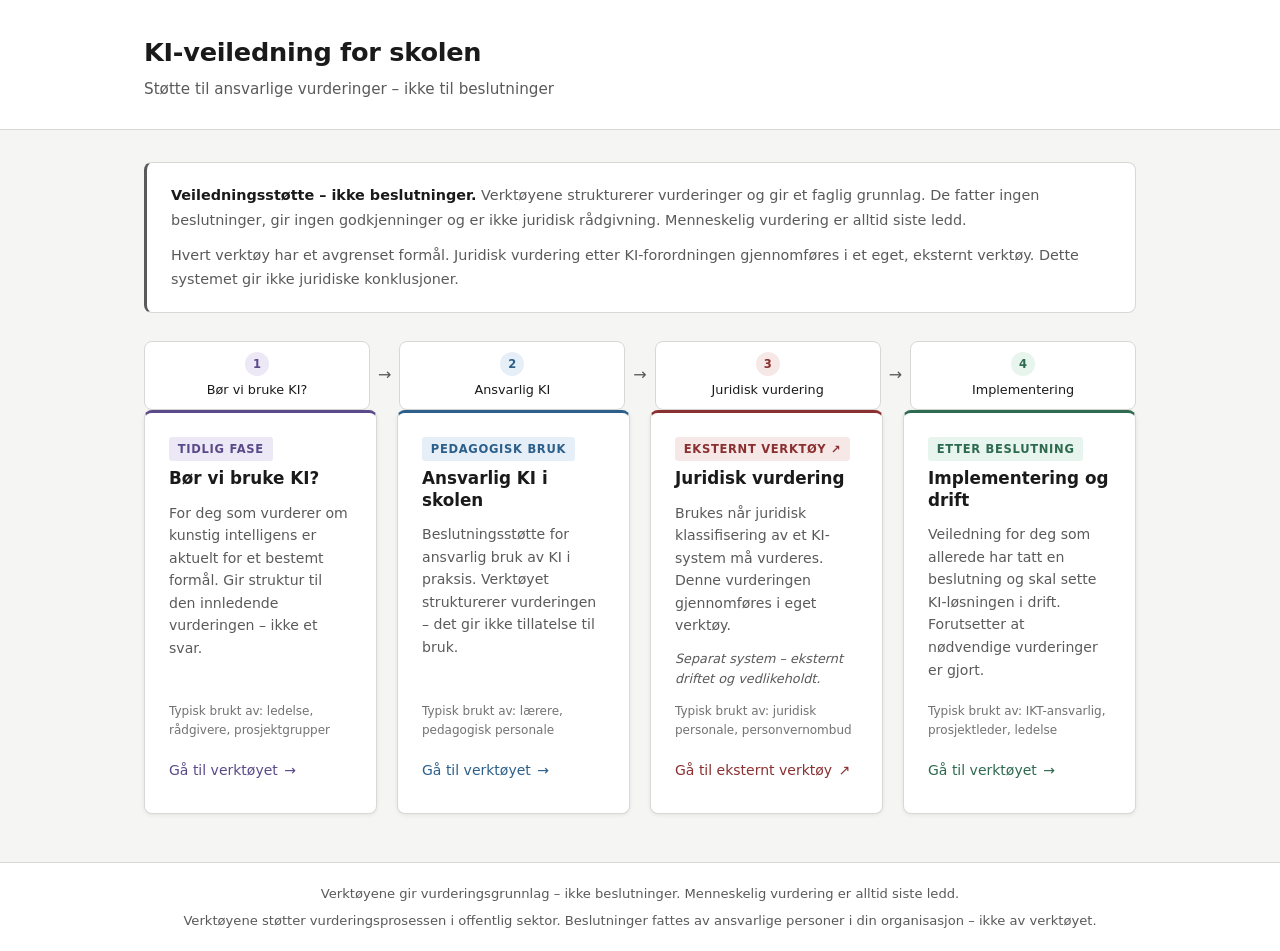
==== portal/index.html @ 29716d96 "portal fix before github pages deployment" ====
<!DOCTYPE html>
<html lang="nb">
<head>
  <meta charset="UTF-8" />
  <meta name="viewport" content="width=device-width, initial-scale=1.0" />
  <title>KI-veiledning for skolen</title>
  <link rel="stylesheet" href="style.css" />
</head>
<body>

  <header class="site-header">
    <div class="container">
      <h1 class="site-title">KI-veiledning for skolen</h1>
      <p class="site-subtitle">Støtte til ansvarlige vurderinger – ikke til beslutninger</p>
    </div>
  </header>

  <main class="container">

    <section class="disclaimer-block" aria-label="Viktig informasjon om verktøyene">
      <p>
        <strong>Veiledningsstøtte – ikke beslutninger.</strong>
        Verktøyene strukturerer vurderinger og gir et faglig grunnlag.
        De fatter ingen beslutninger, gir ingen godkjenninger og er ikke juridisk rådgivning.
        Menneskelig vurdering er alltid siste ledd.
      </p>
      <p>
        Hvert verktøy har et avgrenset formål.
        Juridisk vurdering etter KI-forordningen gjennomføres i et eget, eksternt verktøy.
        Dette systemet gir ikke juridiske konklusjoner.
      </p>
    </section>

    <section class="process-flow" aria-label="Prosessflyt – typisk bruksrekkefølge">
      <div class="process-steps">
        <div class="process-step process-step--purple">
          <span class="step-number">1</span>
          <span class="step-label">Bør vi bruke KI?</span>
        </div>
        <span class="step-arrow" aria-hidden="true">→</span>
        <div class="process-step process-step--blue">
          <span class="step-number">2</span>
          <span class="step-label">Ansvarlig KI</span>
        </div>
        <span class="step-arrow" aria-hidden="true">→</span>
        <div class="process-step process-step--red">
          <span class="step-number">3</span>
          <span class="step-label">Juridisk vurdering</span>
        </div>
        <span class="step-arrow" aria-hidden="true">→</span>
        <div class="process-step process-step--green">
          <span class="step-number">4</span>
          <span class="step-label">Implementering</span>
        </div>
      </div>
    </section>

    <section class="card-grid" aria-label="Veiledningsverktøy">

      <article class="card card--purple" data-key="bor-vi-bruke">
        <div class="card-header">
          <span class="card-tag">Tidlig fase</span>
          <h2 class="card-title">Bør vi bruke KI?</h2>
        </div>
        <p class="card-description">
          For deg som vurderer om kunstig intelligens er aktuelt for et bestemt formål.
          Gir struktur til den innledende vurderingen – ikke et svar.
        </p>
        <p class="card-meta">Typisk brukt av: ledelse, rådgivere, prosjektgrupper</p>
        <a href="#bor-vi-bruke" class="card-link" aria-label="Gå til verktøy: Bør vi bruke KI?">
          Gå til verktøyet
          <span class="arrow" aria-hidden="true">→</span>
        </a>
      </article>

      <article class="card card--blue" data-key="ansvarlig-ki">
        <div class="card-header">
          <span class="card-tag">Pedagogisk bruk</span>
          <h2 class="card-title">Ansvarlig KI i skolen</h2>
        </div>
        <p class="card-description">
          Beslutningsstøtte for ansvarlig bruk av KI i praksis.
          Verktøyet strukturerer vurderingen – det gir ikke tillatelse til bruk.
        </p>
        <p class="card-meta">Typisk brukt av: lærere, pedagogisk personale</p>
        <a href="#ansvarlig-ki" class="card-link" aria-label="Gå til verktøy: Ansvarlig KI i skolen">
          Gå til verktøyet
          <span class="arrow" aria-hidden="true">→</span>
        </a>
      </article>

      <article class="card card--red" data-key="juridisk-vurdering">
        <div class="card-header">
          <span class="card-tag card-tag--external">Eksternt verktøy ↗</span>
          <h2 class="card-title">Juridisk vurdering</h2>
        </div>
        <p class="card-description">
          Brukes når juridisk klassifisering av et KI-system må vurderes.
          Denne vurderingen gjennomføres i eget verktøy.
        </p>
        <p class="card-note">Separat system – eksternt driftet og vedlikeholdt.</p>
        <p class="card-meta">Typisk brukt av: juridisk personale, personvernombud</p>
        <a href="#juridisk-vurdering" class="card-link card-link--external" aria-label="Gå til eksternt verktøy: Juridisk vurdering" rel="noopener noreferrer">
          Gå til eksternt verktøy
          <span class="arrow" aria-hidden="true">↗</span>
        </a>
      </article>

      <article class="card card--green" data-key="implementering">
        <div class="card-header">
          <span class="card-tag">Etter beslutning</span>
          <h2 class="card-title">Implementering og drift</h2>
        </div>
        <p class="card-description">
          Veiledning for deg som allerede har tatt en beslutning og skal sette KI-løsningen i drift.
          Forutsetter at nødvendige vurderinger er gjort.
        </p>
        <p class="card-meta">Typisk brukt av: IKT-ansvarlig, prosjektleder, ledelse</p>
        <a href="#implementering" class="card-link" aria-label="Gå til verktøy: Implementering og drift">
          Gå til verktøyet
          <span class="arrow" aria-hidden="true">→</span>
        </a>
      </article>

    </section>

  </main>

  <footer class="site-footer">
    <div class="container">
      <p>Verktøyene gir vurderingsgrunnlag – ikke beslutninger. Menneskelig vurdering er alltid siste ledd.</p>
      <p>Verktøyene støtter vurderingsprosessen i offentlig sektor. Beslutninger fattes av ansvarlige personer i din organisasjon – ikke av verktøyet.</p>
    </div>
  </footer>

  <script src="portal.js"></script>

</body>
</html>
---- portal/style.css ----
/* ===========================
   KI-veiledning – Portal CSS
   agent-portal-design output
   =========================== */

:root {
  --color-bg:          #f5f5f3;
  --color-surface:     #ffffff;
  --color-text:        #1a1a1a;
  --color-text-muted:  #5a5a5a;
  --color-border:      #d8d8d4;

  --color-purple:      #5b4a8a;
  --color-purple-light:#ece8f5;
  --color-blue:        #2c5f8a;
  --color-blue-light:  #e6eff7;
  --color-red:         #8a3030;
  --color-red-light:   #f7e8e8;
  --color-green:       #2d6a4f;
  --color-green-light: #e8f4ee;

  --radius:            8px;
  --shadow:            0 1px 4px rgba(0,0,0,0.08);
  --transition:        0.15s ease;

  --font:              -apple-system, BlinkMacSystemFont, "Segoe UI", system-ui, sans-serif;
  --max-width:         1040px;
}

*, *::before, *::after {
  box-sizing: border-box;
  margin: 0;
  padding: 0;
}

body {
  background: var(--color-bg);
  color: var(--color-text);
  font-family: var(--font);
  font-size: 1rem;
  line-height: 1.6;
  min-height: 100vh;
  display: flex;
  flex-direction: column;
}

/* ---- Layout ---- */

.container {
  width: 100%;
  max-width: var(--max-width);
  margin: 0 auto;
  padding: 0 1.5rem;
}

/* ---- Header ---- */

.site-header {
  background: var(--color-surface);
  border-bottom: 1px solid var(--color-border);
  padding: 2rem 0 1.75rem;
}

.site-title {
  font-size: 1.6rem;
  font-weight: 600;
  letter-spacing: -0.01em;
  color: var(--color-text);
  margin-bottom: 0.25rem;
}

.site-subtitle {
  font-size: 0.95rem;
  color: var(--color-text-muted);
}

/* ---- Intro ---- */

.intro {
  margin: 2.5rem 0 2rem;
  max-width: 680px;
}

.intro p {
  font-size: 0.975rem;
  color: var(--color-text-muted);
  line-height: 1.7;
  border-left: 3px solid var(--color-border);
  padding-left: 1rem;
}

/* ---- Card Grid ---- */

.card-grid {
  display: grid;
  grid-template-columns: repeat(4, 1fr);
  gap: 1.25rem;
  margin-bottom: 3rem;
}

@media (max-width: 900px) {
  .card-grid {
    grid-template-columns: repeat(2, 1fr);
  }
}

@media (max-width: 540px) {
  .card-grid {
    grid-template-columns: 1fr;
  }
}

/* ---- Card ---- */

.card {
  background: var(--color-surface);
  border: 1px solid var(--color-border);
  border-radius: var(--radius);
  box-shadow: var(--shadow);
  padding: 1.5rem;
  display: flex;
  flex-direction: column;
  gap: 0.75rem;
  transition: box-shadow var(--transition);
}

.card:hover {
  box-shadow: 0 3px 10px rgba(0,0,0,0.1);
}

.card-header {
  display: flex;
  flex-direction: column;
  gap: 0.4rem;
}

.card-tag {
  font-size: 0.72rem;
  font-weight: 600;
  letter-spacing: 0.06em;
  text-transform: uppercase;
  padding: 0.2rem 0.55rem;
  border-radius: 3px;
  display: inline-block;
  width: fit-content;
}

.card-title {
  font-size: 1.05rem;
  font-weight: 600;
  line-height: 1.3;
}

.card-description {
  font-size: 0.88rem;
  color: var(--color-text-muted);
  line-height: 1.6;
  flex: 1;
}

.card-link {
  display: inline-flex;
  align-items: center;
  gap: 0.4rem;
  font-size: 0.875rem;
  font-weight: 500;
  text-decoration: none;
  margin-top: auto;
  padding: 0.45rem 0;
  transition: gap var(--transition);
}

.card-link:hover {
  gap: 0.65rem;
}

.card-link:focus-visible {
  outline: 2px solid currentColor;
  outline-offset: 3px;
  border-radius: 2px;
}

.arrow {
  font-style: normal;
}

/* ---- Color themes ---- */

.card--purple {
  border-top: 3px solid var(--color-purple);
}
.card--purple .card-tag {
  background: var(--color-purple-light);
  color: var(--color-purple);
}
.card--purple .card-link {
  color: var(--color-purple);
}

.card--blue {
  border-top: 3px solid var(--color-blue);
}
.card--blue .card-tag {
  background: var(--color-blue-light);
  color: var(--color-blue);
}
.card--blue .card-link {
  color: var(--color-blue);
}

.card--red {
  border-top: 3px solid var(--color-red);
}
.card--red .card-tag {
  background: var(--color-red-light);
  color: var(--color-red);
}
.card--red .card-tag--external {
  background: var(--color-red-light);
  color: var(--color-red);
}
.card--red .card-link {
  color: var(--color-red);
}

.card--green {
  border-top: 3px solid var(--color-green);
}
.card--green .card-tag {
  background: var(--color-green-light);
  color: var(--color-green);
}
.card--green .card-link {
  color: var(--color-green);
}

/* ---- External link indicator ---- */

.card-link--external::after {
  content: "Eksternt nettsted";
  display: block;
  position: absolute;
  background: var(--color-text);
  color: white;
  font-size: 0.72rem;
  padding: 0.25rem 0.5rem;
  border-radius: 3px;
  white-space: nowrap;
  opacity: 0;
  pointer-events: none;
  transform: translateY(-2px);
  transition: opacity var(--transition);
}

/* ---- Footer ---- */

.site-footer {
  margin-top: auto;
  border-top: 1px solid var(--color-border);
  background: var(--color-surface);
  padding: 1.25rem 0;
}

.site-footer p {
  font-size: 0.82rem;
  color: var(--color-text-muted);
  text-align: center;
}

.site-footer p + p {
  margin-top: 0.4rem;
}

/* ---- Disclaimer Block ---- */

.disclaimer-block {
  background: var(--color-surface);
  border: 1px solid var(--color-border);
  border-left: 3px solid var(--color-text-muted);
  border-radius: var(--radius);
  padding: 1.25rem 1.5rem;
  margin: 2rem 0 0;
}

.disclaimer-block p {
  font-size: 0.9rem;
  color: var(--color-text-muted);
  line-height: 1.7;
}

.disclaimer-block p + p {
  margin-top: 0.65rem;
}

.disclaimer-block strong {
  color: var(--color-text);
  font-weight: 600;
}

/* ---- Process Flow ---- */

.process-flow {
  margin: 1.75rem 0 0;
}

.process-steps {
  display: flex;
  align-items: center;
  gap: 0.5rem;
  flex-wrap: wrap;
}

.process-step {
  display: flex;
  flex-direction: column;
  align-items: center;
  gap: 0.35rem;
  padding: 0.65rem 1rem;
  border-radius: var(--radius);
  border: 1px solid var(--color-border);
  background: var(--color-surface);
  min-width: 130px;
  text-align: center;
  flex: 1;
}

.step-number {
  width: 1.5rem;
  height: 1.5rem;
  border-radius: 50%;
  display: flex;
  align-items: center;
  justify-content: center;
  font-size: 0.72rem;
  font-weight: 700;
  background: var(--color-border);
  color: var(--color-text-muted);
}

.step-label {
  font-size: 0.8rem;
  font-weight: 500;
  color: var(--color-text);
  line-height: 1.3;
}

.step-arrow {
  color: var(--color-text-muted);
  font-size: 1rem;
  flex-shrink: 0;
  align-self: center;
}

.process-step--purple .step-number {
  background: var(--color-purple-light);
  color: var(--color-purple);
}

.process-step--blue .step-number {
  background: var(--color-blue-light);
  color: var(--color-blue);
}

.process-step--red .step-number {
  background: var(--color-red-light);
  color: var(--color-red);
}

.process-step--green .step-number {
  background: var(--color-green-light);
  color: var(--color-green);
}

@media (max-width: 600px) {
  .process-steps {
    flex-direction: column;
    align-items: stretch;
  }

  .step-arrow {
    transform: rotate(90deg);
    align-self: center;
  }

  .process-step {
    flex-direction: row;
    justify-content: flex-start;
    text-align: left;
    min-width: 0;
  }
}

/* ---- Card Meta and Note ---- */

.card-meta {
  font-size: 0.75rem;
  color: var(--color-text-muted);
  opacity: 0.85;
}

.card-note {
  font-size: 0.8rem;
  color: var(--color-text-muted);
  font-style: italic;
}
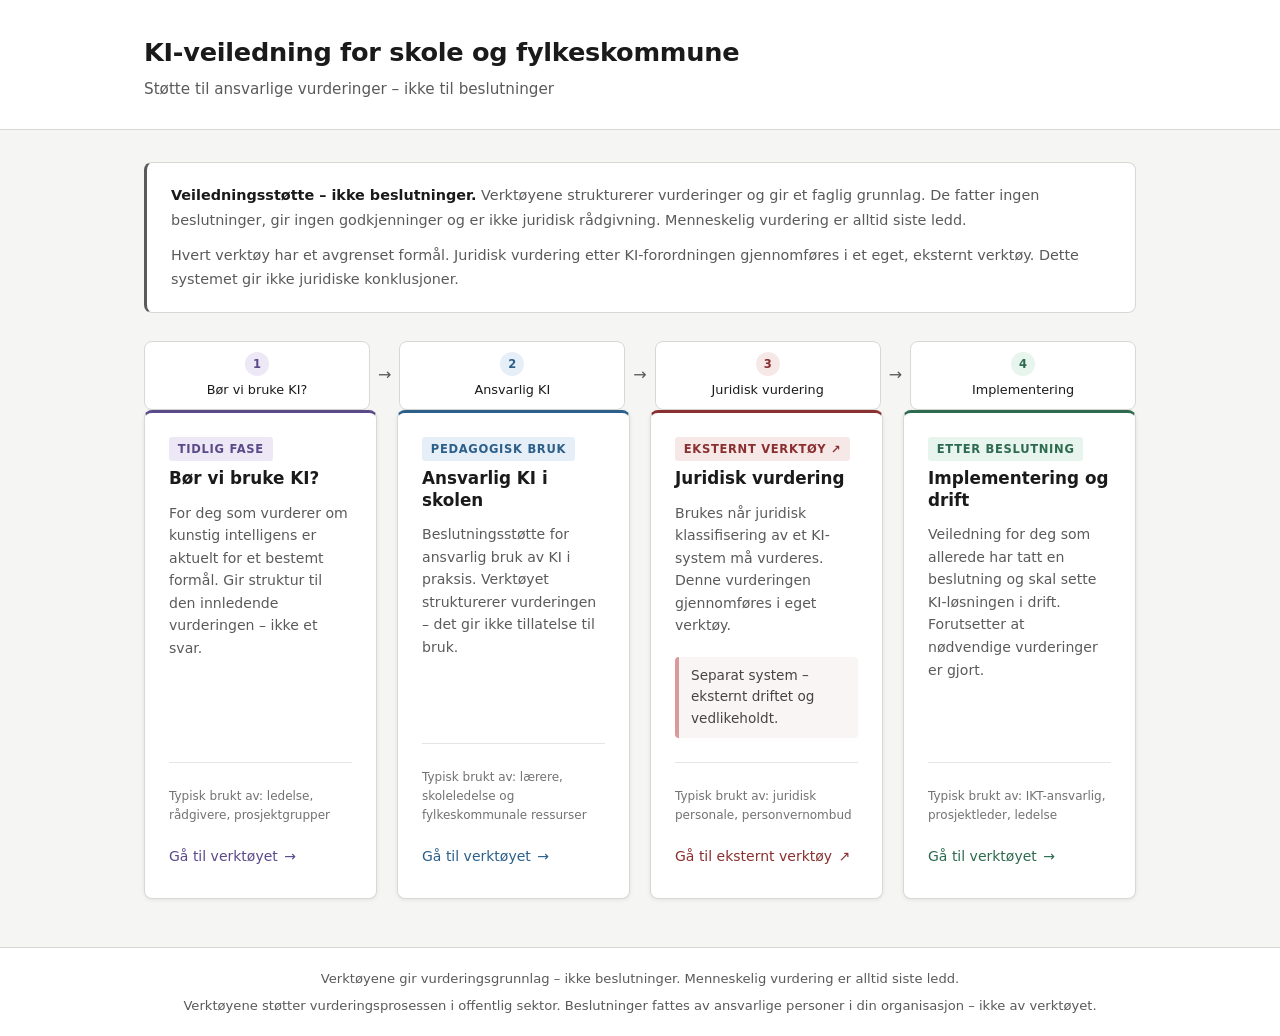
==== commit ae08835b: "Add deployer legal sections, portal enhancements, implementering module, and nav fixes - Add 'Forhol" ====
--- a/portal/index.html
+++ b/portal/index.html
@@ -3,14 +3,14 @@
 <head>
   <meta charset="UTF-8" />
   <meta name="viewport" content="width=device-width, initial-scale=1.0" />
-  <title>KI-veiledning for skolen</title>
+  <title>KI-veiledning for skole og fylkeskommune</title>
   <link rel="stylesheet" href="style.css" />
 </head>
 <body>
 
   <header class="site-header">
     <div class="container">
-      <h1 class="site-title">KI-veiledning for skolen</h1>
+      <h1 class="site-title">KI-veiledning for skole og fylkeskommune</h1>
       <p class="site-subtitle">Støtte til ansvarlige vurderinger – ikke til beslutninger</p>
     </div>
   </header>
@@ -66,6 +66,7 @@
           For deg som vurderer om kunstig intelligens er aktuelt for et bestemt formål.
           Gir struktur til den innledende vurderingen – ikke et svar.
         </p>
+        <div class="card-divider"></div>
         <p class="card-meta">Typisk brukt av: ledelse, rådgivere, prosjektgrupper</p>
         <a href="#bor-vi-bruke" class="card-link" aria-label="Gå til verktøy: Bør vi bruke KI?">
           Gå til verktøyet
@@ -82,7 +83,8 @@
           Beslutningsstøtte for ansvarlig bruk av KI i praksis.
           Verktøyet strukturerer vurderingen – det gir ikke tillatelse til bruk.
         </p>
-        <p class="card-meta">Typisk brukt av: lærere, pedagogisk personale</p>
+        <div class="card-divider"></div>
+        <p class="card-meta">Typisk brukt av: lærere, skoleledelse og fylkeskommunale ressurser</p>
         <a href="#ansvarlig-ki" class="card-link" aria-label="Gå til verktøy: Ansvarlig KI i skolen">
           Gå til verktøyet
           <span class="arrow" aria-hidden="true">→</span>
@@ -98,7 +100,8 @@
           Brukes når juridisk klassifisering av et KI-system må vurderes.
           Denne vurderingen gjennomføres i eget verktøy.
         </p>
-        <p class="card-note">Separat system – eksternt driftet og vedlikeholdt.</p>
+        <div class="external-note">Separat system – eksternt driftet og vedlikeholdt.</div>
+        <div class="card-divider"></div>
         <p class="card-meta">Typisk brukt av: juridisk personale, personvernombud</p>
         <a href="#juridisk-vurdering" class="card-link card-link--external" aria-label="Gå til eksternt verktøy: Juridisk vurdering" rel="noopener noreferrer">
           Gå til eksternt verktøy
@@ -115,6 +118,7 @@
           Veiledning for deg som allerede har tatt en beslutning og skal sette KI-løsningen i drift.
           Forutsetter at nødvendige vurderinger er gjort.
         </p>
+        <div class="card-divider"></div>
         <p class="card-meta">Typisk brukt av: IKT-ansvarlig, prosjektleder, ledelse</p>
         <a href="#implementering" class="card-link" aria-label="Gå til verktøy: Implementering og drift">
           Gå til verktøyet
--- a/portal/style.css
+++ b/portal/style.css
@@ -178,6 +178,27 @@
   outline: 2px solid currentColor;
   outline-offset: 3px;
   border-radius: 2px;
+}
+
+.external-note {
+  margin-top: 8px;
+  padding: 8px 12px;
+  border-left: 4px solid #d89a9a;
+  background-color: #faf5f5;
+  font-size: 0.85rem;
+  color: #444;
+  border-radius: 4px;
+}
+
+.card-divider {
+  height: 1px;
+  background-color: #e5e5e5;
+  margin: 12px 0;
+}
+
+.card-meta {
+  font-size: 0.85rem;
+  color: #666;
 }
 
 .arrow {
